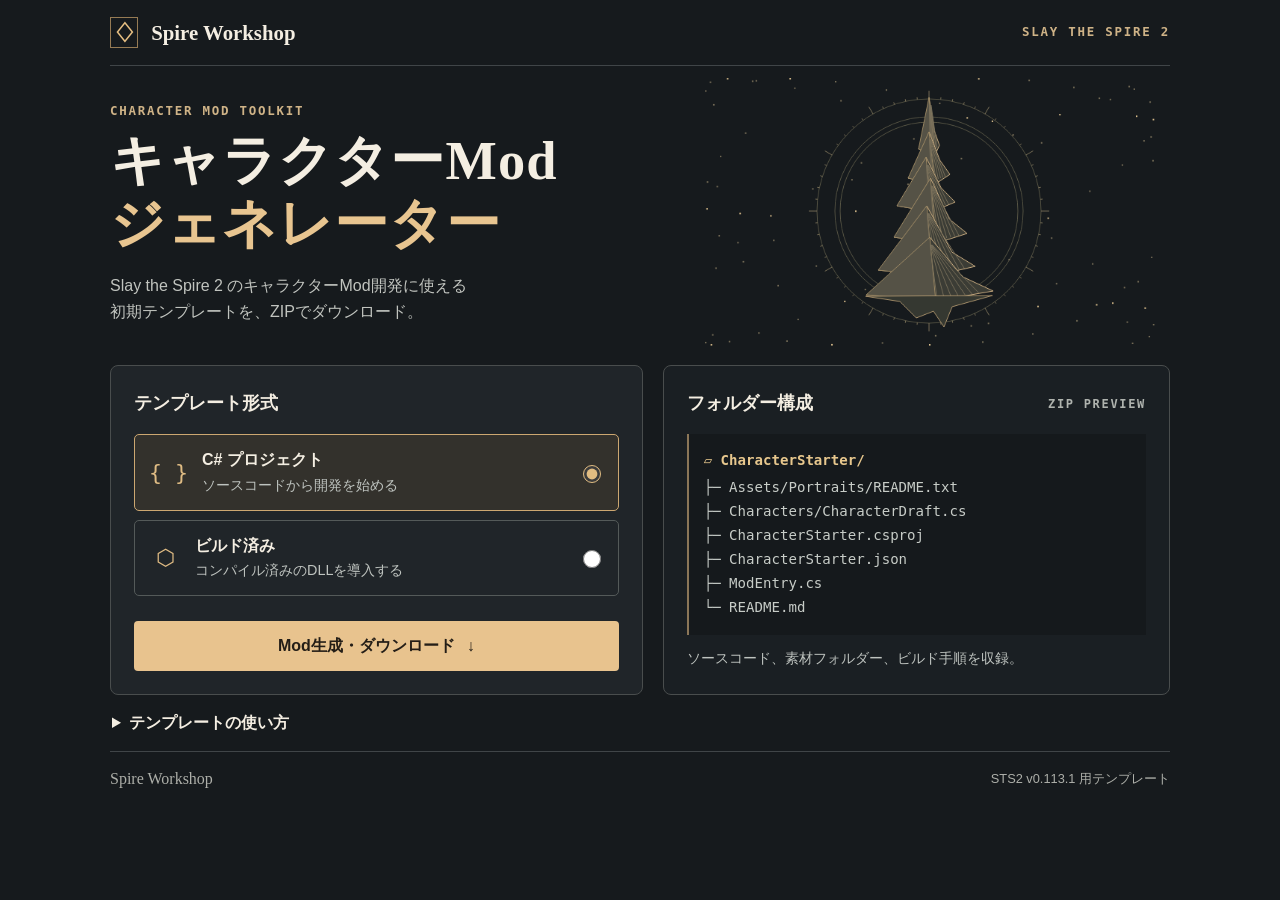
==== sts2-mod-generator/index.html @ fb6dfca4 "Replace previous Pages site with STS2 character mod template generator" ====
<!doctype html>
<html lang="ja">
<head>
<meta charset="utf-8"><meta name="viewport" content="width=device-width, initial-scale=1">
<meta name="theme-color" content="#171b20"><title>STS2 キャラクターModジェネレーター</title>
<link rel="stylesheet" href="./style.css"><script src="./app.js" defer></script>
</head>
<body>
<header><div class="brand"><i aria-hidden="true">♢</i> Spire Workshop</div><span>SLAY THE SPIRE 2</span></header>
<main>
<section class="hero"><div><p class="kicker">CHARACTER MOD TOOLKIT</p>
<h1>キャラクターMod<br><em>ジェネレーター</em></h1>
<p>Slay the Spire 2 のキャラクターMod開発に使える<br class="wide">初期テンプレートを、ZIPでダウンロード。</p></div><canvas id="art" width="640" height="400" aria-hidden="true"></canvas></section>
<div class="workspace"><section class="settings"><h2>テンプレート形式</h2>
<fieldset><legend class="sr">ダウンロードする形式</legend>
<label><input type="radio" name="mode" value="source" checked><span class="icon" aria-hidden="true">{ }</span><span><strong>C# プロジェクト</strong><small>ソースコードから開発を始める</small></span></label>
<label><input type="radio" name="mode" value="built"><span class="icon" aria-hidden="true">⬡</span><span><strong>ビルド済み</strong><small>コンパイル済みのDLLを導入する</small></span></label></fieldset>
<a id="download" download href="./downloads/CharacterStarter-source.zip">Mod生成・ダウンロード <span aria-hidden="true">↓</span></a>
<p id="status" role="status"></p></section>
<section class="preview"><div class="previewTitle"><h2>フォルダー構成</h2><span>ZIP PREVIEW</span></div><div class="tree"><strong>▱ CharacterStarter/</strong><pre id="tree"></pre></div><p id="help"></p></section></div>
<details><summary>テンプレートの使い方</summary><p>C#版は展開後、.NET 9 SDK とゲーム本体を用意し、README.md の手順でビルドしてください。ビルド済み版は展開した CharacterStarter フォルダーをゲームの mods フォルダーに配置します。</p><p>どちらも初期化ログを出力する開発用の土台です。プレイ可能なキャラクターを追加するには、C#版にキャラクターの登録処理と素材を追加してください。</p></details>
</main><footer>Spire Workshop <span>STS2 v0.113.1 用テンプレート</span></footer>
</body></html>
---- sts2-mod-generator/style.css ----
*{box-sizing:border-box}body{margin:0;background:#161a1d;color:#f4eee2;font:16px/1.65 "Inter","Yu Gothic UI",Meiryo,sans-serif}header,main,footer{width:min(1060px,90%);margin:auto}header,footer,.previewTitle{display:flex;align-items:center;justify-content:space-between}header{height:66px;border-bottom:1px solid #404548}header>span,.kicker,.previewTitle span{font:600 .78rem/1.5 "IBM Plex Mono",monospace;letter-spacing:.14em;color:#cfb387}.brand{font:600 1.3rem Georgia,serif}.brand i{display:inline-grid;place-items:center;color:#e8c083;border:1px solid #967b54;width:28px;height:31px;margin-right:8px;font-style:normal}.hero{position:relative;overflow:hidden;isolation:isolate;padding:36px 0 23px}.hero>div{position:relative;z-index:1;width:fit-content}.hero canvas{position:absolute;right:0;top:0;height:100%;width:46%;object-fit:contain}.kicker{margin:0 0 9px}.hero h1{font:700 clamp(2rem,4.5vw,3.4rem)/1.17 "Yu Mincho",serif;letter-spacing:.02em;margin:0}.hero em{color:#e8c590;font-style:normal}.hero p:last-child{color:#c1c4bf}.workspace{display:grid;grid-template-columns:1.05fr 1fr;gap:20px}.settings,.preview{padding:23px;border:1px solid #494d4d;border-radius:8px;background:#202529}.preview{background:#1a1f23}h2{font-size:1.12rem;margin:0 0 16px}.previewTitle h2{margin:0}.previewTitle span{color:#afb3ae;font-size:.75rem}fieldset{padding:0;border:0;margin:0}label{display:flex;align-items:center;gap:14px;border:1px solid #545a59;margin-bottom:9px;padding:12px 14px;border-radius:5px;cursor:pointer}label:has(:checked){border-color:#cca771;background:#33312c}input{accent-color:#e1bc81;order:2;margin-left:auto;width:18px;height:18px}.icon{font:1.35rem monospace;color:#e0bc84;min-width:32px;text-align:center}label strong,label small{display:block}label small,.preview p,details p{color:#bec3bf;font-size:.9rem}#download{display:flex;justify-content:center;gap:12px;text-decoration:none;color:#241e17;background:#e8c38e;font-weight:700;padding:12px;border-radius:4px;margin-top:16px}#download:hover{background:#f7d8a9}:focus-visible{outline:3px solid #98d6ff;outline-offset:3px}#status{font-size:.85rem;margin:8px 0 0;color:#dac59f}#status:empty{display:none}.tree{margin-top:16px;background:#15191c;border-left:2px solid #8b7658;padding:15px;overflow:auto;font:.88rem/1.7 "IBM Plex Mono",Consolas,monospace}.tree strong{color:#e7c78d}pre{font:inherit;color:#c7ccc7;margin:3px 0 0}.preview p{margin:12px 0 0}details{padding:15px 2px;border-bottom:1px solid #404548}summary{cursor:pointer;font-weight:600}footer{padding:18px 0 25px;font:1rem Georgia,serif;color:#adafa9}footer span{font: .8rem sans-serif}.sr{position:absolute;clip-path:inset(50%);width:1px;height:1px;overflow:hidden}@media(max-width:720px){.workspace{grid-template-columns:1fr}.hero canvas{width:35%;opacity:.65}.hero h1{font-size:2.1rem}.settings,.preview{padding:17px}.hero p:last-child{max-width:70%;font-size:.9rem}.wide{display:none}header>span{font-size:.66rem}}
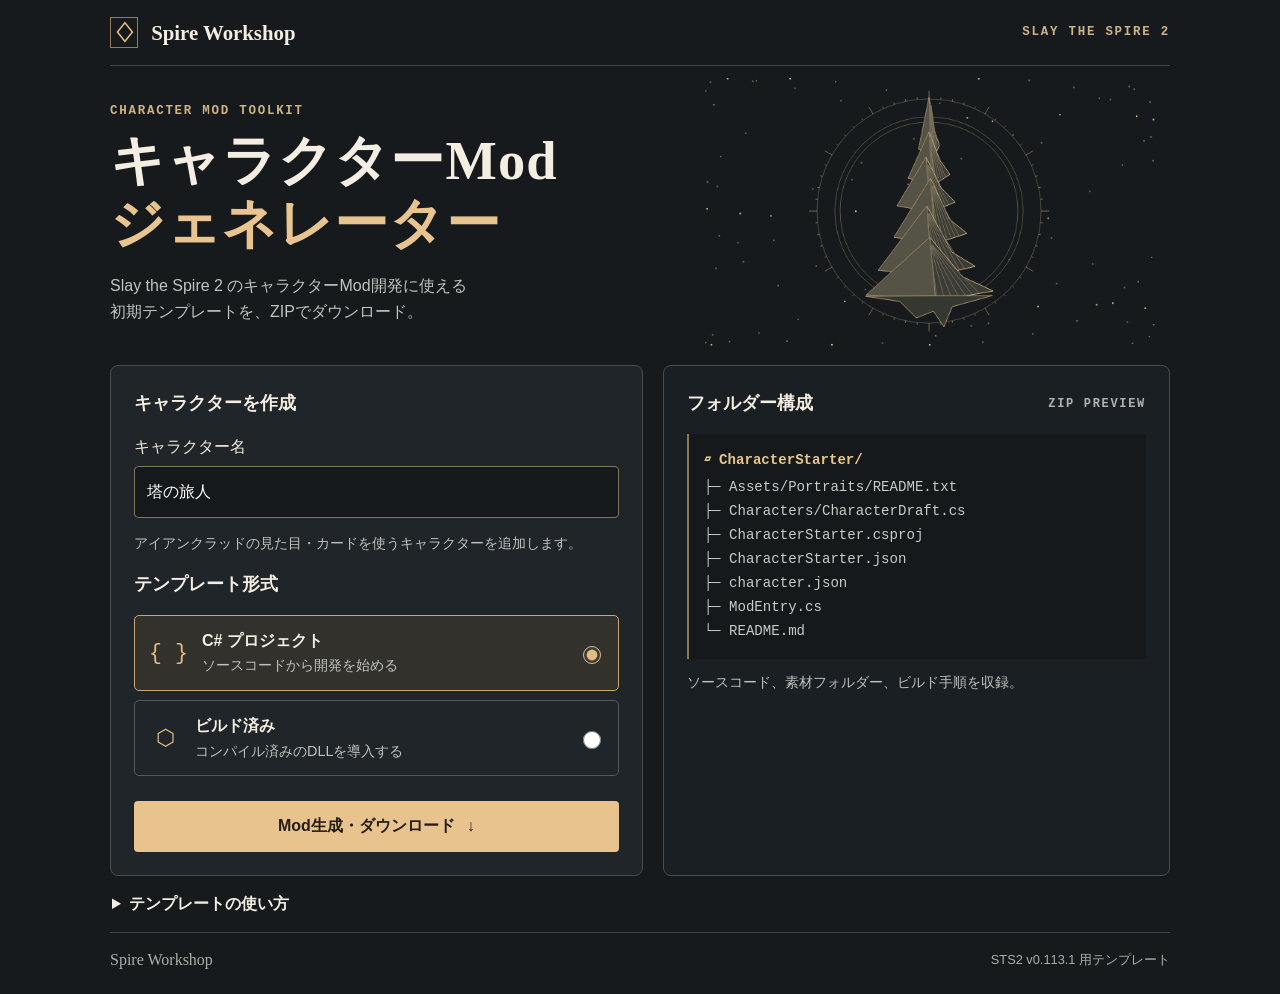
==== commit c6e8e4b5: "Generate named character packages with playable BaseLib character and bundled dependencies" ====
--- a/sts2-mod-generator/index.html
+++ b/sts2-mod-generator/index.html
@@ -3,7 +3,7 @@
 <head>
 <meta charset="utf-8"><meta name="viewport" content="width=device-width, initial-scale=1">
 <meta name="theme-color" content="#171b20"><title>STS2 キャラクターModジェネレーター</title>
-<link rel="stylesheet" href="./style.css"><script src="./app.js" defer></script>
+<link rel="stylesheet" href="./style.css"><script src="./jszip.min.js" defer></script><script src="./app.js" defer></script>
 </head>
 <body>
 <header><div class="brand"><i aria-hidden="true">♢</i> Spire Workshop</div><span>SLAY THE SPIRE 2</span></header>
@@ -11,13 +11,13 @@
 <section class="hero"><div><p class="kicker">CHARACTER MOD TOOLKIT</p>
 <h1>キャラクターMod<br><em>ジェネレーター</em></h1>
 <p>Slay the Spire 2 のキャラクターMod開発に使える<br class="wide">初期テンプレートを、ZIPでダウンロード。</p></div><canvas id="art" width="640" height="400" aria-hidden="true"></canvas></section>
-<div class="workspace"><section class="settings"><h2>テンプレート形式</h2>
+<div class="workspace"><section class="settings"><h2>キャラクターを作成</h2><label for="character-name">キャラクター名</label><input id="character-name" type="text" maxlength="40" value="塔の旅人" required><p>アイアンクラッドの見た目・カードを使うキャラクターを追加します。</p><h2>テンプレート形式</h2>
 <fieldset><legend class="sr">ダウンロードする形式</legend>
 <label><input type="radio" name="mode" value="source" checked><span class="icon" aria-hidden="true">{ }</span><span><strong>C# プロジェクト</strong><small>ソースコードから開発を始める</small></span></label>
 <label><input type="radio" name="mode" value="built"><span class="icon" aria-hidden="true">⬡</span><span><strong>ビルド済み</strong><small>コンパイル済みのDLLを導入する</small></span></label></fieldset>
 <a id="download" download href="./downloads/CharacterStarter-source.zip">Mod生成・ダウンロード <span aria-hidden="true">↓</span></a>
 <p id="status" role="status"></p></section>
 <section class="preview"><div class="previewTitle"><h2>フォルダー構成</h2><span>ZIP PREVIEW</span></div><div class="tree"><strong>▱ CharacterStarter/</strong><pre id="tree"></pre></div><p id="help"></p></section></div>
-<details><summary>テンプレートの使い方</summary><p>C#版は展開後、.NET 9 SDK とゲーム本体を用意し、README.md の手順でビルドしてください。ビルド済み版は展開した CharacterStarter フォルダーをゲームの mods フォルダーに配置します。</p><p>どちらも初期化ログを出力する開発用の土台です。プレイ可能なキャラクターを追加するには、C#版にキャラクターの登録処理と素材を追加してください。</p></details>
+<details><summary>テンプレートの使い方</summary><p>C#版は展開後、.NET 9 SDK とゲーム本体を用意し、README.md の手順でビルドしてください。ビルド済み版は展開した CharacterStarter フォルダーをゲームの mods フォルダーに配置します。</p><p>ビルド済み版の CharacterStarter、BaseLib、BaseLibCompatibilityHelper を mods フォルダーに配置してください。ゲームでModを有効にすると、入力した名前のキャラクターが追加されます。生成したキャラクターは同時に1体を使用できます。</p></details>
 </main><footer>Spire Workshop <span>STS2 v0.113.1 用テンプレート</span></footer>
 </body></html>
--- a/sts2-mod-generator/style.css
+++ b/sts2-mod-generator/style.css
@@ -1 +1,3 @@
 *{box-sizing:border-box}body{margin:0;background:#161a1d;color:#f4eee2;font:16px/1.65 "Inter","Yu Gothic UI",Meiryo,sans-serif}header,main,footer{width:min(1060px,90%);margin:auto}header,footer,.previewTitle{display:flex;align-items:center;justify-content:space-between}header{height:66px;border-bottom:1px solid #404548}header>span,.kicker,.previewTitle span{font:600 .78rem/1.5 "IBM Plex Mono",monospace;letter-spacing:.14em;color:#cfb387}.brand{font:600 1.3rem Georgia,serif}.brand i{display:inline-grid;place-items:center;color:#e8c083;border:1px solid #967b54;width:28px;height:31px;margin-right:8px;font-style:normal}.hero{position:relative;overflow:hidden;isolation:isolate;padding:36px 0 23px}.hero>div{position:relative;z-index:1;width:fit-content}.hero canvas{position:absolute;right:0;top:0;height:100%;width:46%;object-fit:contain}.kicker{margin:0 0 9px}.hero h1{font:700 clamp(2rem,4.5vw,3.4rem)/1.17 "Yu Mincho",serif;letter-spacing:.02em;margin:0}.hero em{color:#e8c590;font-style:normal}.hero p:last-child{color:#c1c4bf}.workspace{display:grid;grid-template-columns:1.05fr 1fr;gap:20px}.settings,.preview{padding:23px;border:1px solid #494d4d;border-radius:8px;background:#202529}.preview{background:#1a1f23}h2{font-size:1.12rem;margin:0 0 16px}.previewTitle h2{margin:0}.previewTitle span{color:#afb3ae;font-size:.75rem}fieldset{padding:0;border:0;margin:0}label{display:flex;align-items:center;gap:14px;border:1px solid #545a59;margin-bottom:9px;padding:12px 14px;border-radius:5px;cursor:pointer}label:has(:checked){border-color:#cca771;background:#33312c}input{accent-color:#e1bc81;order:2;margin-left:auto;width:18px;height:18px}.icon{font:1.35rem monospace;color:#e0bc84;min-width:32px;text-align:center}label strong,label small{display:block}label small,.preview p,details p{color:#bec3bf;font-size:.9rem}#download{display:flex;justify-content:center;gap:12px;text-decoration:none;color:#241e17;background:#e8c38e;font-weight:700;padding:12px;border-radius:4px;margin-top:16px}#download:hover{background:#f7d8a9}:focus-visible{outline:3px solid #98d6ff;outline-offset:3px}#status{font-size:.85rem;margin:8px 0 0;color:#dac59f}#status:empty{display:none}.tree{margin-top:16px;background:#15191c;border-left:2px solid #8b7658;padding:15px;overflow:auto;font:.88rem/1.7 "IBM Plex Mono",Consolas,monospace}.tree strong{color:#e7c78d}pre{font:inherit;color:#c7ccc7;margin:3px 0 0}.preview p{margin:12px 0 0}details{padding:15px 2px;border-bottom:1px solid #404548}summary{cursor:pointer;font-weight:600}footer{padding:18px 0 25px;font:1rem Georgia,serif;color:#adafa9}footer span{font: .8rem sans-serif}.sr{position:absolute;clip-path:inset(50%);width:1px;height:1px;overflow:hidden}@media(max-width:720px){.workspace{grid-template-columns:1fr}.hero canvas{width:35%;opacity:.65}.hero h1{font-size:2.1rem}.settings,.preview{padding:17px}.hero p:last-child{max-width:70%;font-size:.9rem}.wide{display:none}header>span{font-size:.66rem}}
+
+#character-name{display:block;width:100%;margin:0 0 12px;padding:12px;color:#fff;background:#15191c;border:1px solid #80765c;border-radius:4px;font:inherit;height:auto}label[for=character-name]{border:0;padding:0;margin:0 0 5px;display:block}.settings>p{font-size:.88rem;color:#bec3bf}
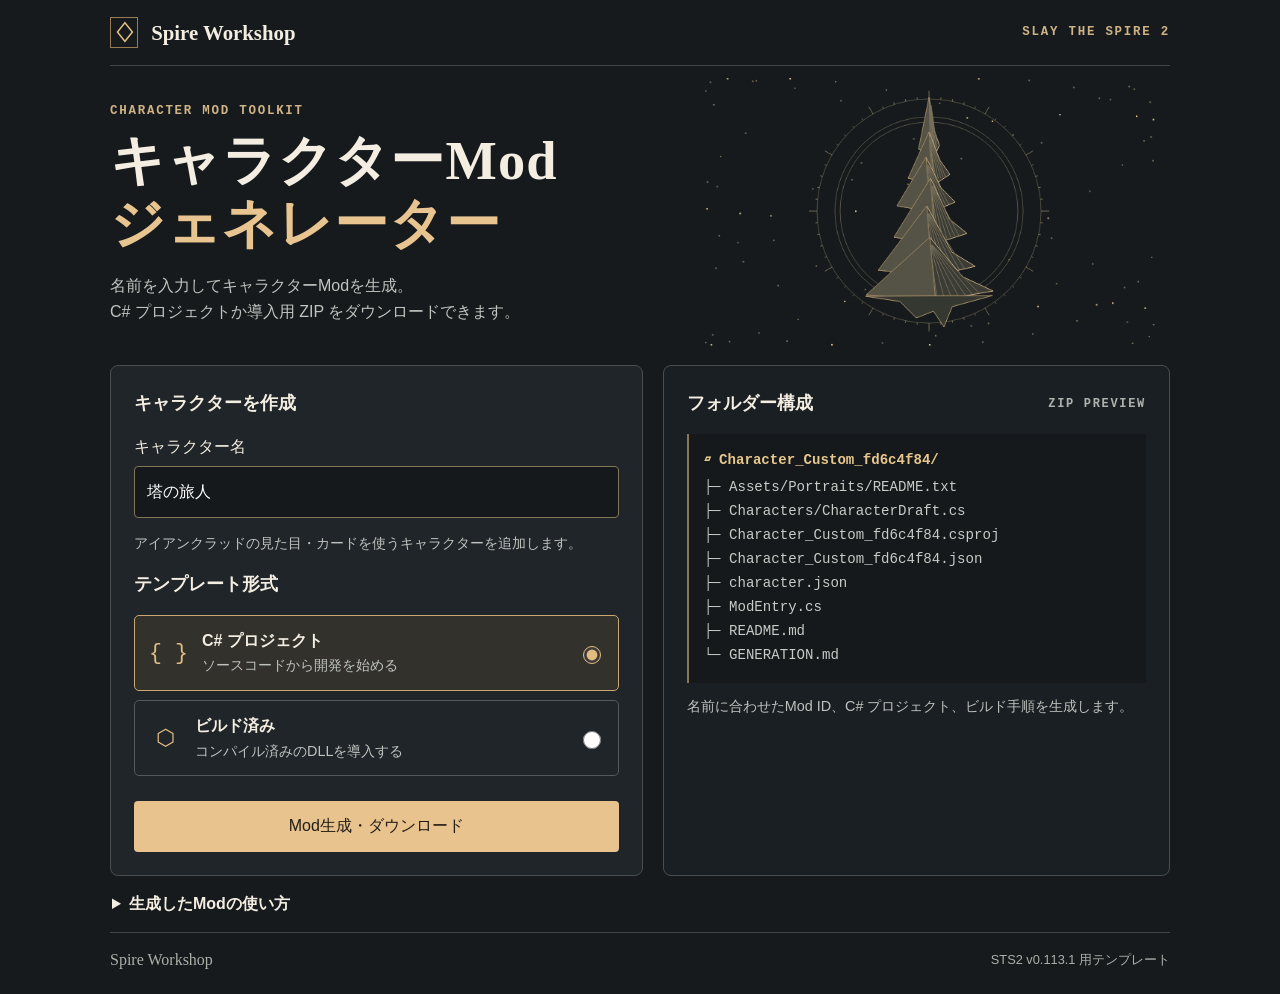
==== commit f2e60a4c: "add : dynamic_generate_template" ====
--- a/sts2-mod-generator/index.html
+++ b/sts2-mod-generator/index.html
@@ -3,21 +3,21 @@
 <head>
 <meta charset="utf-8"><meta name="viewport" content="width=device-width, initial-scale=1">
 <meta name="theme-color" content="#171b20"><title>STS2 キャラクターModジェネレーター</title>
-<link rel="stylesheet" href="./style.css"><script src="./jszip.min.js" defer></script><script src="./app.js" defer></script>
+<link rel="stylesheet" href="./style.css"><script src="./jszip.min.js" defer></script><script src="./generator.js" defer></script><script src="./app.js" defer></script>
 </head>
 <body>
 <header><div class="brand"><i aria-hidden="true">♢</i> Spire Workshop</div><span>SLAY THE SPIRE 2</span></header>
 <main>
 <section class="hero"><div><p class="kicker">CHARACTER MOD TOOLKIT</p>
 <h1>キャラクターMod<br><em>ジェネレーター</em></h1>
-<p>Slay the Spire 2 のキャラクターMod開発に使える<br class="wide">初期テンプレートを、ZIPでダウンロード。</p></div><canvas id="art" width="640" height="400" aria-hidden="true"></canvas></section>
+<p>名前を入力してキャラクターModを生成。<br class="wide">C# プロジェクトか導入用 ZIP をダウンロードできます。</p></div><canvas id="art" width="640" height="400" aria-hidden="true"></canvas></section>
 <div class="workspace"><section class="settings"><h2>キャラクターを作成</h2><label for="character-name">キャラクター名</label><input id="character-name" type="text" maxlength="40" value="塔の旅人" required><p>アイアンクラッドの見た目・カードを使うキャラクターを追加します。</p><h2>テンプレート形式</h2>
 <fieldset><legend class="sr">ダウンロードする形式</legend>
 <label><input type="radio" name="mode" value="source" checked><span class="icon" aria-hidden="true">{ }</span><span><strong>C# プロジェクト</strong><small>ソースコードから開発を始める</small></span></label>
 <label><input type="radio" name="mode" value="built"><span class="icon" aria-hidden="true">⬡</span><span><strong>ビルド済み</strong><small>コンパイル済みのDLLを導入する</small></span></label></fieldset>
-<a id="download" download href="./downloads/CharacterStarter-source.zip">Mod生成・ダウンロード <span aria-hidden="true">↓</span></a>
+<button id="download" type="button">Mod生成・ダウンロード</button>
 <p id="status" role="status"></p></section>
-<section class="preview"><div class="previewTitle"><h2>フォルダー構成</h2><span>ZIP PREVIEW</span></div><div class="tree"><strong>▱ CharacterStarter/</strong><pre id="tree"></pre></div><p id="help"></p></section></div>
-<details><summary>テンプレートの使い方</summary><p>C#版は展開後、.NET 9 SDK とゲーム本体を用意し、README.md の手順でビルドしてください。ビルド済み版は展開した CharacterStarter フォルダーをゲームの mods フォルダーに配置します。</p><p>ビルド済み版の CharacterStarter、BaseLib、BaseLibCompatibilityHelper を mods フォルダーに配置してください。ゲームでModを有効にすると、入力した名前のキャラクターが追加されます。生成したキャラクターは同時に1体を使用できます。</p></details>
+<section class="preview"><div class="previewTitle"><h2>フォルダー構成</h2><span>ZIP PREVIEW</span></div><div class="tree"><strong id="project-root"></strong><pre id="tree"></pre></div><p id="help"></p></section></div>
+<details><summary>生成したModの使い方</summary><p>C#版は展開後、.NET 9 SDK とゲーム本体を用意し、同梱の README.md の手順でビルドしてください。生成したプロジェクト ID がフォルダー名、設定ファイル名、C# 名前空間に反映されます。</p><p>ビルド済み版は展開した CharacterStarter、BaseLib、BaseLibCompatibilityHelper の3フォルダーをゲームの mods フォルダーに配置してください。DLLは共通で、入力した名前は character.json から読み込まれます。生成したキャラクターは同時に1体を使用できます。</p></details>
 </main><footer>Spire Workshop <span>STS2 v0.113.1 用テンプレート</span></footer>
 </body></html>
--- a/sts2-mod-generator/style.css
+++ b/sts2-mod-generator/style.css
@@ -1,3 +1,3 @@
 *{box-sizing:border-box}body{margin:0;background:#161a1d;color:#f4eee2;font:16px/1.65 "Inter","Yu Gothic UI",Meiryo,sans-serif}header,main,footer{width:min(1060px,90%);margin:auto}header,footer,.previewTitle{display:flex;align-items:center;justify-content:space-between}header{height:66px;border-bottom:1px solid #404548}header>span,.kicker,.previewTitle span{font:600 .78rem/1.5 "IBM Plex Mono",monospace;letter-spacing:.14em;color:#cfb387}.brand{font:600 1.3rem Georgia,serif}.brand i{display:inline-grid;place-items:center;color:#e8c083;border:1px solid #967b54;width:28px;height:31px;margin-right:8px;font-style:normal}.hero{position:relative;overflow:hidden;isolation:isolate;padding:36px 0 23px}.hero>div{position:relative;z-index:1;width:fit-content}.hero canvas{position:absolute;right:0;top:0;height:100%;width:46%;object-fit:contain}.kicker{margin:0 0 9px}.hero h1{font:700 clamp(2rem,4.5vw,3.4rem)/1.17 "Yu Mincho",serif;letter-spacing:.02em;margin:0}.hero em{color:#e8c590;font-style:normal}.hero p:last-child{color:#c1c4bf}.workspace{display:grid;grid-template-columns:1.05fr 1fr;gap:20px}.settings,.preview{padding:23px;border:1px solid #494d4d;border-radius:8px;background:#202529}.preview{background:#1a1f23}h2{font-size:1.12rem;margin:0 0 16px}.previewTitle h2{margin:0}.previewTitle span{color:#afb3ae;font-size:.75rem}fieldset{padding:0;border:0;margin:0}label{display:flex;align-items:center;gap:14px;border:1px solid #545a59;margin-bottom:9px;padding:12px 14px;border-radius:5px;cursor:pointer}label:has(:checked){border-color:#cca771;background:#33312c}input{accent-color:#e1bc81;order:2;margin-left:auto;width:18px;height:18px}.icon{font:1.35rem monospace;color:#e0bc84;min-width:32px;text-align:center}label strong,label small{display:block}label small,.preview p,details p{color:#bec3bf;font-size:.9rem}#download{display:flex;justify-content:center;gap:12px;text-decoration:none;color:#241e17;background:#e8c38e;font-weight:700;padding:12px;border-radius:4px;margin-top:16px}#download:hover{background:#f7d8a9}:focus-visible{outline:3px solid #98d6ff;outline-offset:3px}#status{font-size:.85rem;margin:8px 0 0;color:#dac59f}#status:empty{display:none}.tree{margin-top:16px;background:#15191c;border-left:2px solid #8b7658;padding:15px;overflow:auto;font:.88rem/1.7 "IBM Plex Mono",Consolas,monospace}.tree strong{color:#e7c78d}pre{font:inherit;color:#c7ccc7;margin:3px 0 0}.preview p{margin:12px 0 0}details{padding:15px 2px;border-bottom:1px solid #404548}summary{cursor:pointer;font-weight:600}footer{padding:18px 0 25px;font:1rem Georgia,serif;color:#adafa9}footer span{font: .8rem sans-serif}.sr{position:absolute;clip-path:inset(50%);width:1px;height:1px;overflow:hidden}@media(max-width:720px){.workspace{grid-template-columns:1fr}.hero canvas{width:35%;opacity:.65}.hero h1{font-size:2.1rem}.settings,.preview{padding:17px}.hero p:last-child{max-width:70%;font-size:.9rem}.wide{display:none}header>span{font-size:.66rem}}
 
-#character-name{display:block;width:100%;margin:0 0 12px;padding:12px;color:#fff;background:#15191c;border:1px solid #80765c;border-radius:4px;font:inherit;height:auto}label[for=character-name]{border:0;padding:0;margin:0 0 5px;display:block}.settings>p{font-size:.88rem;color:#bec3bf}
+#character-name{display:block;width:100%;margin:0 0 12px;padding:12px;color:#fff;background:#15191c;border:1px solid #80765c;border-radius:4px;font:inherit;height:auto}label[for=character-name]{border:0;padding:0;margin:0 0 5px;display:block}.settings>p{font-size:.88rem;color:#bec3bf}#download{border:0;width:100%;font:inherit;cursor:pointer}#download[aria-busy=true]{opacity:.7;cursor:wait}.tree strong{overflow-wrap:anywhere}
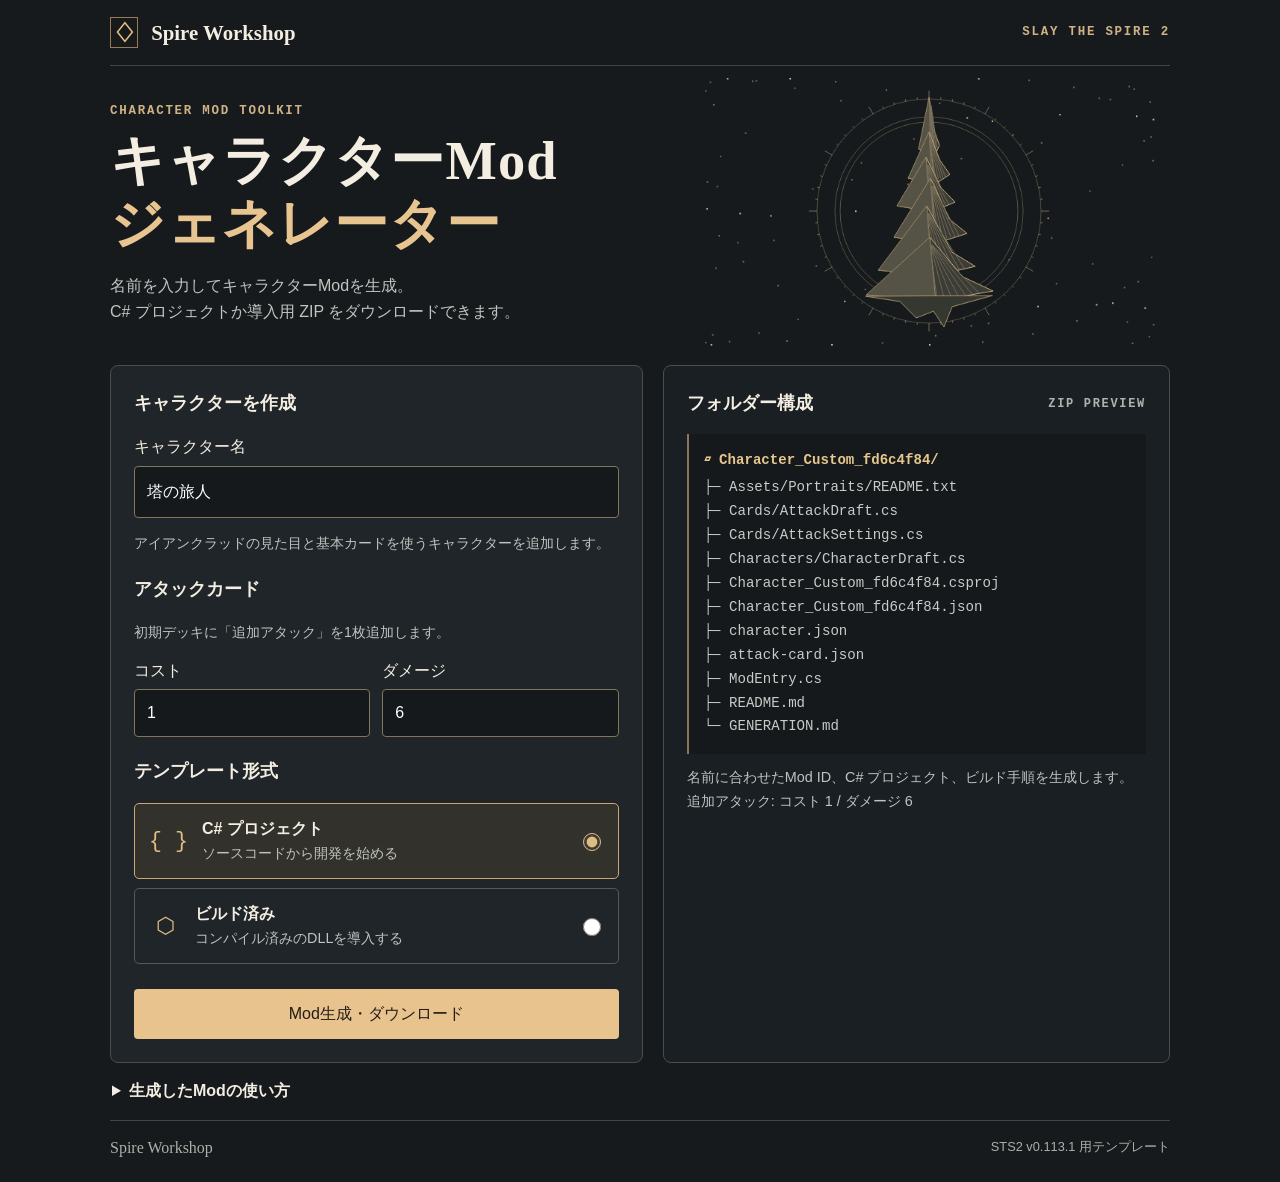
==== commit 7b893de6: "add : add_attack_card" ====
--- a/sts2-mod-generator/index.html
+++ b/sts2-mod-generator/index.html
@@ -11,13 +11,13 @@
 <section class="hero"><div><p class="kicker">CHARACTER MOD TOOLKIT</p>
 <h1>キャラクターMod<br><em>ジェネレーター</em></h1>
 <p>名前を入力してキャラクターModを生成。<br class="wide">C# プロジェクトか導入用 ZIP をダウンロードできます。</p></div><canvas id="art" width="640" height="400" aria-hidden="true"></canvas></section>
-<div class="workspace"><section class="settings"><h2>キャラクターを作成</h2><label for="character-name">キャラクター名</label><input id="character-name" type="text" maxlength="40" value="塔の旅人" required><p>アイアンクラッドの見た目・カードを使うキャラクターを追加します。</p><h2>テンプレート形式</h2>
+<div class="workspace"><section class="settings"><h2>キャラクターを作成</h2><label for="character-name">キャラクター名</label><input id="character-name" type="text" maxlength="40" value="塔の旅人" required><p>アイアンクラッドの見た目と基本カードを使うキャラクターを追加します。</p><h2>アタックカード</h2><p>初期デッキに「追加アタック」を1枚追加します。</p><div class="number-fields"><div><label for="attack-cost">コスト</label><input id="attack-cost" type="number" min="0" max="9" step="1" value="1" required></div><div><label for="attack-damage">ダメージ</label><input id="attack-damage" type="number" min="1" max="999" step="1" value="6" required></div></div><h2>テンプレート形式</h2>
 <fieldset><legend class="sr">ダウンロードする形式</legend>
 <label><input type="radio" name="mode" value="source" checked><span class="icon" aria-hidden="true">{ }</span><span><strong>C# プロジェクト</strong><small>ソースコードから開発を始める</small></span></label>
 <label><input type="radio" name="mode" value="built"><span class="icon" aria-hidden="true">⬡</span><span><strong>ビルド済み</strong><small>コンパイル済みのDLLを導入する</small></span></label></fieldset>
 <button id="download" type="button">Mod生成・ダウンロード</button>
 <p id="status" role="status"></p></section>
 <section class="preview"><div class="previewTitle"><h2>フォルダー構成</h2><span>ZIP PREVIEW</span></div><div class="tree"><strong id="project-root"></strong><pre id="tree"></pre></div><p id="help"></p></section></div>
-<details><summary>生成したModの使い方</summary><p>C#版は展開後、.NET 9 SDK とゲーム本体を用意し、同梱の README.md の手順でビルドしてください。生成したプロジェクト ID がフォルダー名、設定ファイル名、C# 名前空間に反映されます。</p><p>ビルド済み版は展開した CharacterStarter、BaseLib、BaseLibCompatibilityHelper の3フォルダーをゲームの mods フォルダーに配置してください。DLLは共通で、入力した名前は character.json から読み込まれます。生成したキャラクターは同時に1体を使用できます。</p></details>
+<details><summary>生成したModの使い方</summary><p>C#版は展開後、.NET 9 SDK とゲーム本体を用意し、同梱の README.md の手順でビルドしてください。生成したプロジェクト ID がフォルダー名、設定ファイル名、C# 名前空間に反映されます。</p><p>ビルド済み版は展開した CharacterStarter、BaseLib、BaseLibCompatibilityHelper の3フォルダーをゲームの mods フォルダーに配置してください。DLLは共通で、キャラクター名は character.json、カードのコスト・ダメージは attack-card.json から読み込まれます。生成したキャラクターは同時に1体を使用できます。</p></details>
 </main><footer>Spire Workshop <span>STS2 v0.113.1 用テンプレート</span></footer>
 </body></html>
--- a/sts2-mod-generator/style.css
+++ b/sts2-mod-generator/style.css
@@ -1,3 +1,4 @@
 *{box-sizing:border-box}body{margin:0;background:#161a1d;color:#f4eee2;font:16px/1.65 "Inter","Yu Gothic UI",Meiryo,sans-serif}header,main,footer{width:min(1060px,90%);margin:auto}header,footer,.previewTitle{display:flex;align-items:center;justify-content:space-between}header{height:66px;border-bottom:1px solid #404548}header>span,.kicker,.previewTitle span{font:600 .78rem/1.5 "IBM Plex Mono",monospace;letter-spacing:.14em;color:#cfb387}.brand{font:600 1.3rem Georgia,serif}.brand i{display:inline-grid;place-items:center;color:#e8c083;border:1px solid #967b54;width:28px;height:31px;margin-right:8px;font-style:normal}.hero{position:relative;overflow:hidden;isolation:isolate;padding:36px 0 23px}.hero>div{position:relative;z-index:1;width:fit-content}.hero canvas{position:absolute;right:0;top:0;height:100%;width:46%;object-fit:contain}.kicker{margin:0 0 9px}.hero h1{font:700 clamp(2rem,4.5vw,3.4rem)/1.17 "Yu Mincho",serif;letter-spacing:.02em;margin:0}.hero em{color:#e8c590;font-style:normal}.hero p:last-child{color:#c1c4bf}.workspace{display:grid;grid-template-columns:1.05fr 1fr;gap:20px}.settings,.preview{padding:23px;border:1px solid #494d4d;border-radius:8px;background:#202529}.preview{background:#1a1f23}h2{font-size:1.12rem;margin:0 0 16px}.previewTitle h2{margin:0}.previewTitle span{color:#afb3ae;font-size:.75rem}fieldset{padding:0;border:0;margin:0}label{display:flex;align-items:center;gap:14px;border:1px solid #545a59;margin-bottom:9px;padding:12px 14px;border-radius:5px;cursor:pointer}label:has(:checked){border-color:#cca771;background:#33312c}input{accent-color:#e1bc81;order:2;margin-left:auto;width:18px;height:18px}.icon{font:1.35rem monospace;color:#e0bc84;min-width:32px;text-align:center}label strong,label small{display:block}label small,.preview p,details p{color:#bec3bf;font-size:.9rem}#download{display:flex;justify-content:center;gap:12px;text-decoration:none;color:#241e17;background:#e8c38e;font-weight:700;padding:12px;border-radius:4px;margin-top:16px}#download:hover{background:#f7d8a9}:focus-visible{outline:3px solid #98d6ff;outline-offset:3px}#status{font-size:.85rem;margin:8px 0 0;color:#dac59f}#status:empty{display:none}.tree{margin-top:16px;background:#15191c;border-left:2px solid #8b7658;padding:15px;overflow:auto;font:.88rem/1.7 "IBM Plex Mono",Consolas,monospace}.tree strong{color:#e7c78d}pre{font:inherit;color:#c7ccc7;margin:3px 0 0}.preview p{margin:12px 0 0}details{padding:15px 2px;border-bottom:1px solid #404548}summary{cursor:pointer;font-weight:600}footer{padding:18px 0 25px;font:1rem Georgia,serif;color:#adafa9}footer span{font: .8rem sans-serif}.sr{position:absolute;clip-path:inset(50%);width:1px;height:1px;overflow:hidden}@media(max-width:720px){.workspace{grid-template-columns:1fr}.hero canvas{width:35%;opacity:.65}.hero h1{font-size:2.1rem}.settings,.preview{padding:17px}.hero p:last-child{max-width:70%;font-size:.9rem}.wide{display:none}header>span{font-size:.66rem}}
 
 #character-name{display:block;width:100%;margin:0 0 12px;padding:12px;color:#fff;background:#15191c;border:1px solid #80765c;border-radius:4px;font:inherit;height:auto}label[for=character-name]{border:0;padding:0;margin:0 0 5px;display:block}.settings>p{font-size:.88rem;color:#bec3bf}#download{border:0;width:100%;font:inherit;cursor:pointer}#download[aria-busy=true]{opacity:.7;cursor:wait}.tree strong{overflow-wrap:anywhere}
+.number-fields{display:grid;grid-template-columns:repeat(2,minmax(0,1fr));gap:12px;margin:0 0 20px}.number-fields label{border:0;display:block;padding:0;margin:0 0 4px;cursor:default}.number-fields input{display:block;order:initial;margin:0;width:100%;height:auto;padding:10px 12px;border:1px solid #80765c;border-radius:4px;background:#15191c;color:#fff;font:inherit}.settings>h2:not(:first-child){margin-top:20px}
